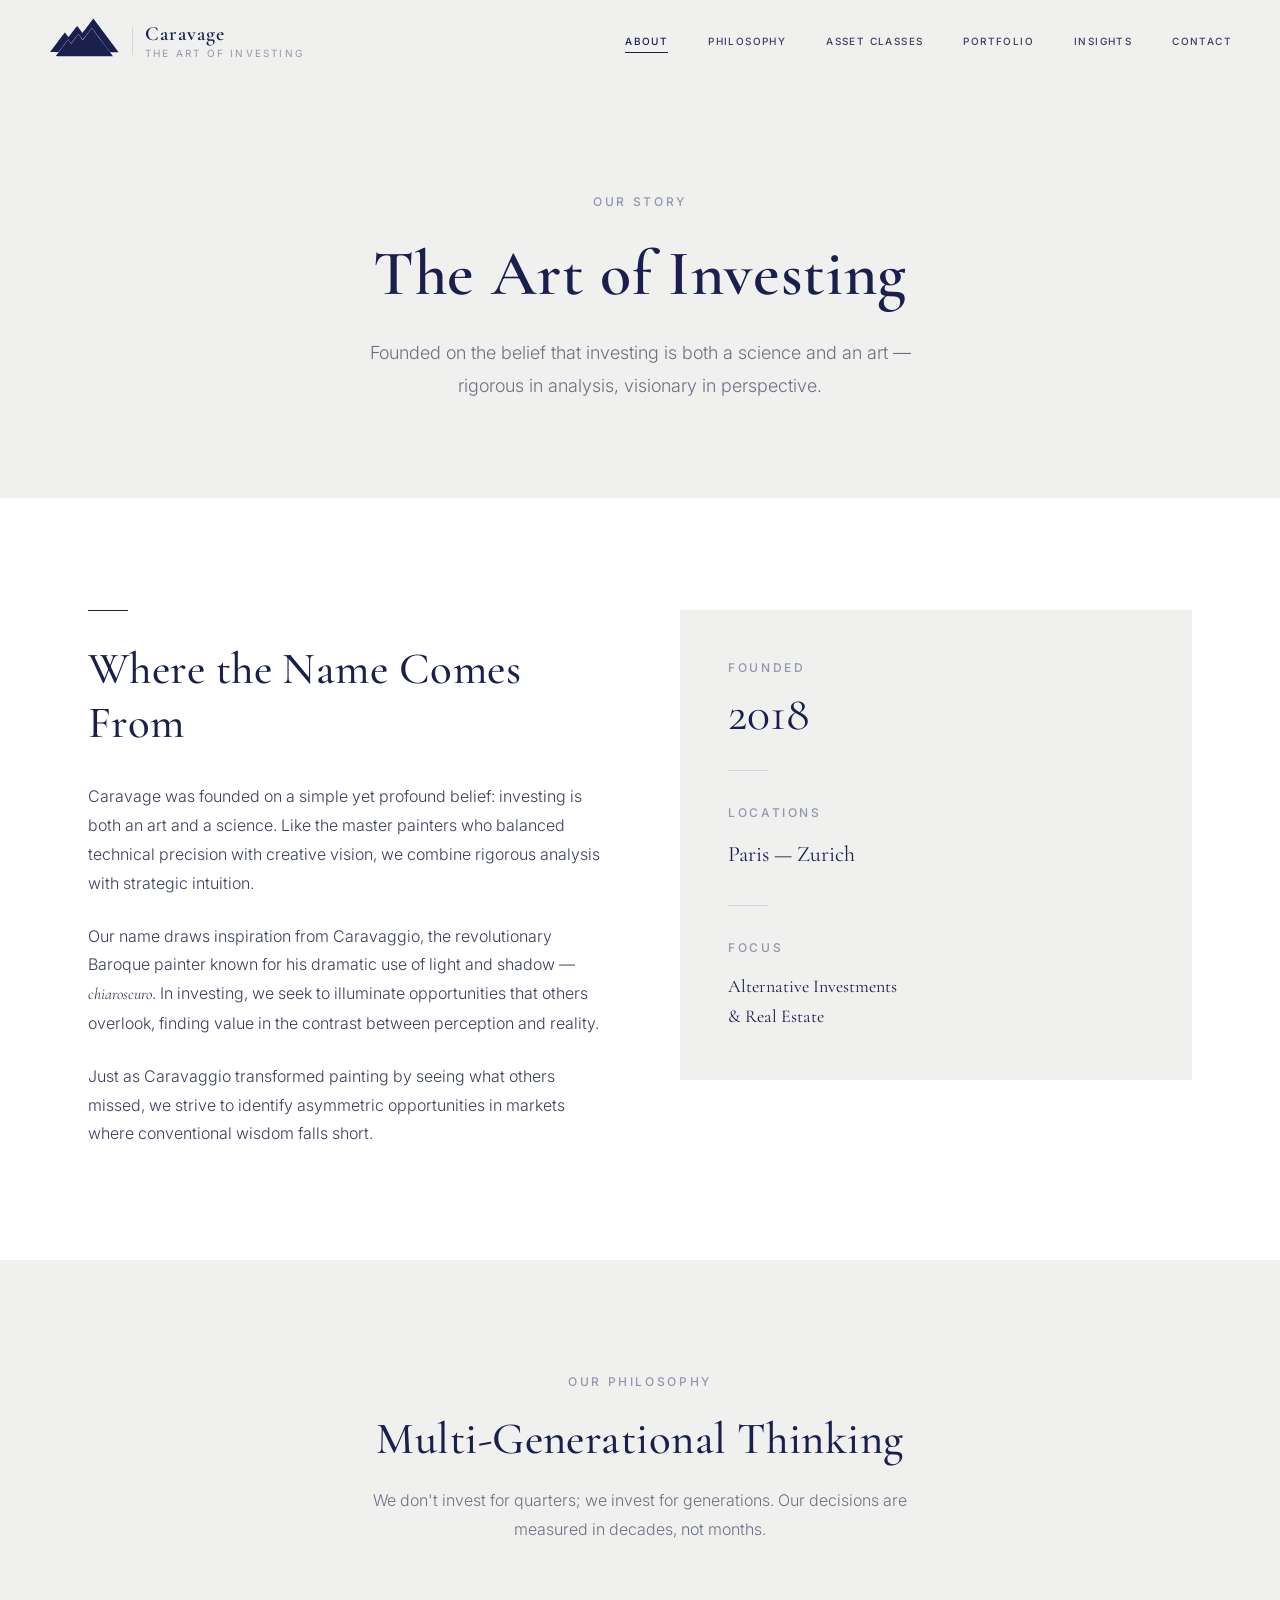
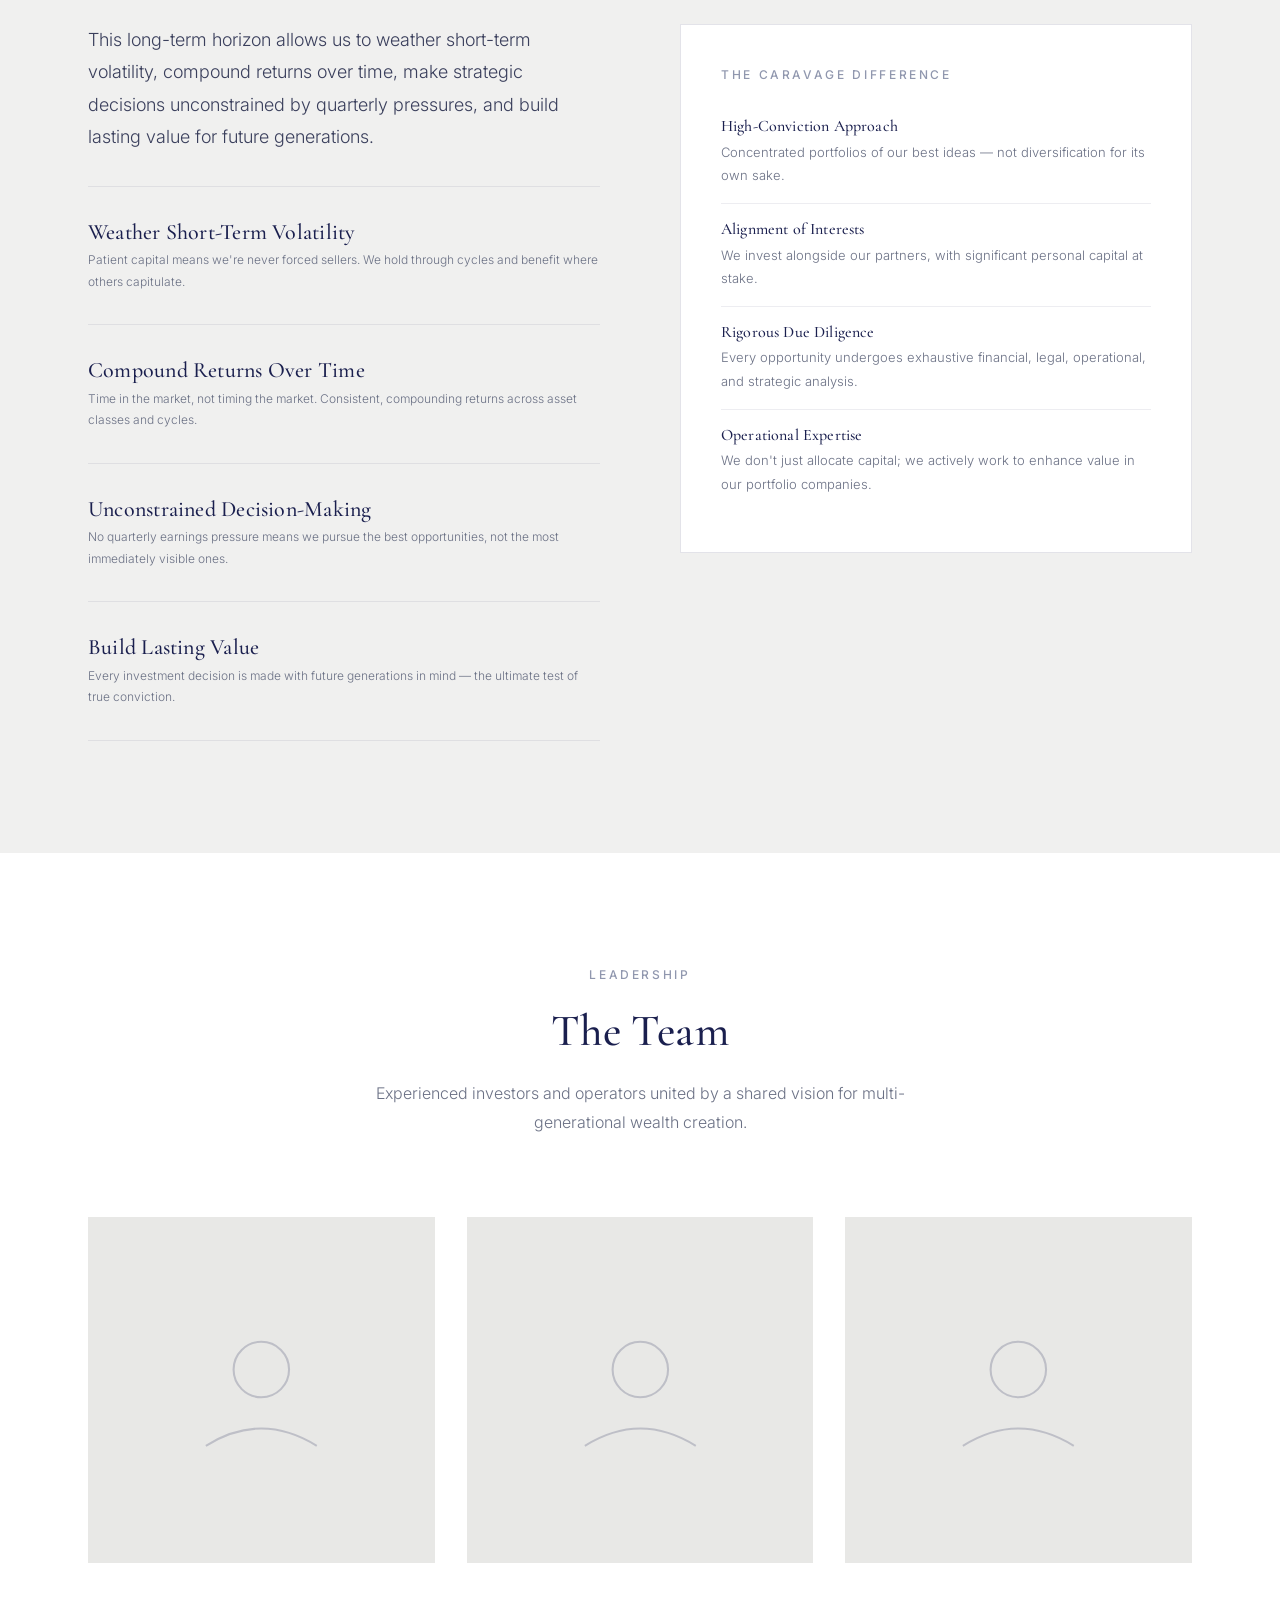
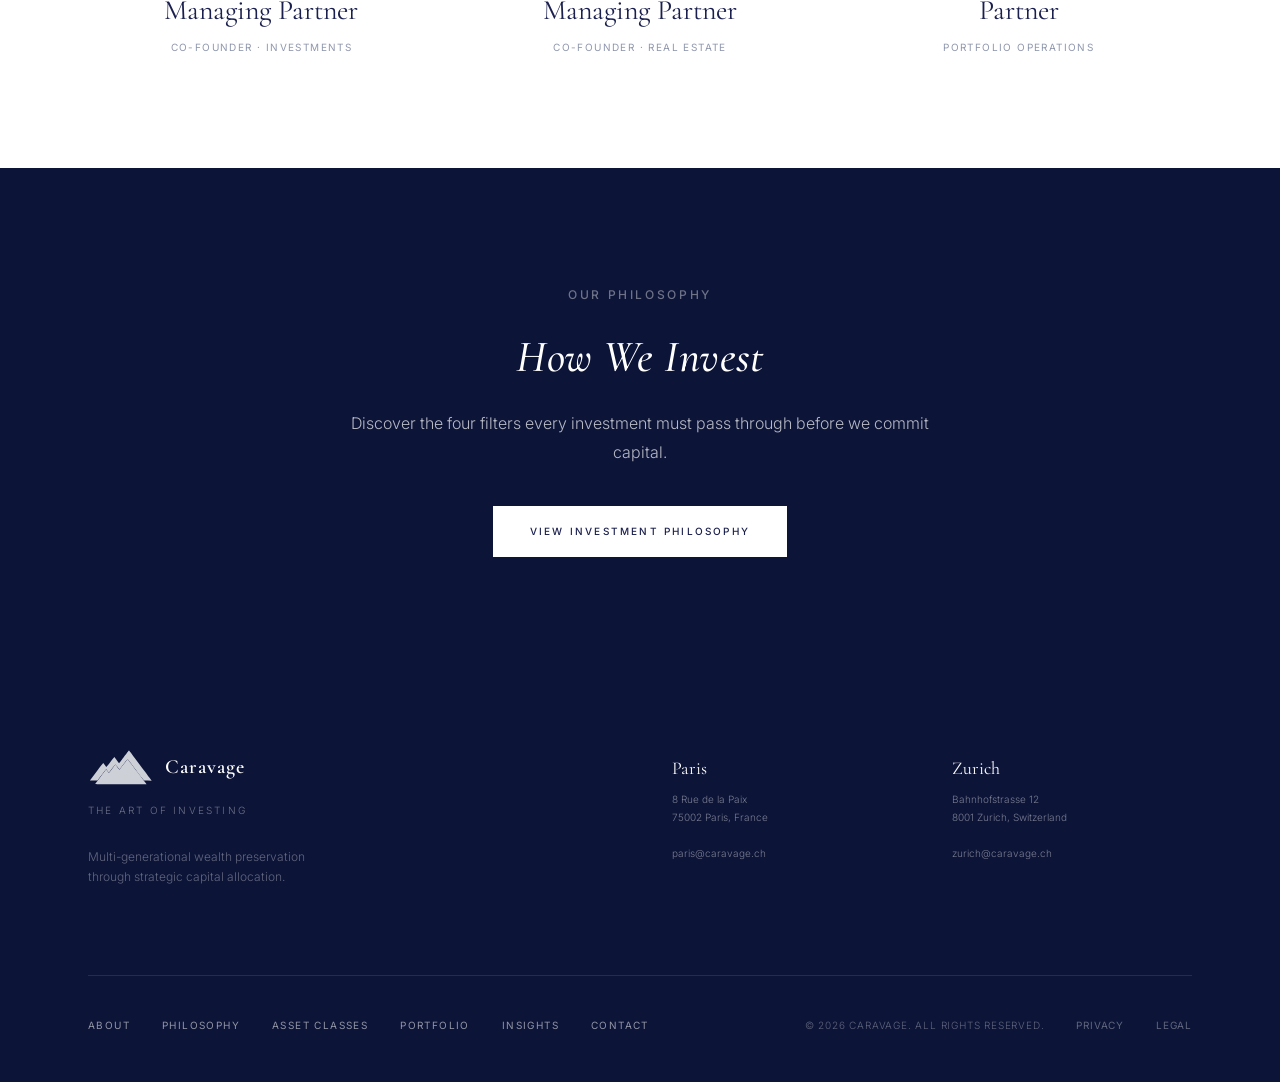
==== about.html @ 5ec4da59 "Initial commit" ====
﻿<!DOCTYPE html>
<html lang="en">

<head>
    <meta charset="UTF-8" />
    <meta name="viewport" content="width=device-width, initial-scale=1.0" />
    <title>About — Caravage</title>
    <meta name="description"
        content="Caravage was founded on the belief that investing is both an art and a science. Learn our story, philosophy, and approach to multi-generational wealth preservation." />
    <link rel="stylesheet" href="index.css" />
</head>

<body>

    <!-- Navigation -->
    <nav class="nav" id="main-nav">
        <a href="index.html" class="nav-logo">
            <img src="logo.svg" alt="Caravage Logo" class="nav-logo-img" />
            <div class="nav-logo-divider"></div>
            <div class="nav-logo-text">
                <span class="nav-logo-name">Caravage</span>
                <span class="nav-logo-tagline">The Art of Investing</span>
            </div>
        </a>
        <div class="nav-links">
            <a href="about.html" class="nav-link active" data-page="about.html">About</a>
            <a href="philosophy.html" class="nav-link" data-page="philosophy.html">Philosophy</a>
            <a href="assets.html" class="nav-link" data-page="assets.html">Asset Classes</a>
            <a href="portfolio.html" class="nav-link" data-page="portfolio.html">Portfolio</a>
            <a href="insights.html" class="nav-link" data-page="insights.html">Insights</a>
            <a href="contact.html" class="nav-link" data-page="contact.html">Contact</a>
        </div>
        <button class="nav-hamburger" id="hamburger" aria-label="Open menu">
            <span></span><span></span><span></span>
        </button>
    </nav>

    <div class="nav-mobile" id="mobile-nav">
        <button class="nav-mobile-close" id="mobile-close">✕</button>
        <a href="about.html" class="nav-link">About</a>
        <a href="philosophy.html" class="nav-link">Philosophy</a>
        <a href="assets.html" class="nav-link">Asset Classes</a>
        <a href="portfolio.html" class="nav-link">Portfolio</a>
        <a href="insights.html" class="nav-link">Insights</a>
        <a href="contact.html" class="nav-link">Contact</a>
    </div>

    <!-- ===== PAGE HERO ===== -->
    <section class="page-hero">
        <div class="container--text">
            <span class="label reveal">Our Story</span>
            <h1 class="reveal reveal-delay-1">The Art of Investing</h1>
            <p class="reveal reveal-delay-2">
                Founded on the belief that investing is both a science and an art — rigorous in analysis, visionary in
                perspective.
            </p>
        </div>
    </section>

    <!-- ===== OUR STORY ===== -->
    <section class="section" style="background-color: var(--color-white);">
        <div class="container">
            <div class="two-col">
                <div class="reveal">
                    <div class="divider divider--left"></div>
                    <h2 style="margin-bottom: 2rem;">Where the Name Comes From</h2>
                    <p style="margin-bottom: 1.5rem;">
                        Caravage was founded on a simple yet profound belief: investing is both an art and a science.
                        Like the master painters who balanced technical precision with creative vision, we combine
                        rigorous analysis with strategic intuition.
                    </p>
                    <p style="margin-bottom: 1.5rem;">
                        Our name draws inspiration from Caravaggio, the revolutionary Baroque painter known for his
                        dramatic use of light and shadow — <span class="serif-italic">chiaroscuro</span>. In investing,
                        we seek to illuminate opportunities that others overlook, finding value in the contrast between
                        perception and reality.
                    </p>
                    <p>
                        Just as Caravaggio transformed painting by seeing what others missed, we strive to identify
                        asymmetric opportunities in markets where conventional wisdom falls short.
                    </p>
                </div>
                <div class="reveal reveal-delay-1"
                    style="background-color: var(--color-bg); padding: 3rem; display: flex; flex-direction: column; justify-content: center; gap: 2rem;">
                    <div>
                        <div class="label" style="margin-bottom: 0.75rem;">Founded</div>
                        <div
                            style="font-family: var(--font-serif); font-size: 3rem; color: var(--color-navy); line-height: 1;">
                            2018</div>
                    </div>
                    <div style="width: 40px; height: 1px; background: var(--color-border);"></div>
                    <div>
                        <div class="label" style="margin-bottom: 0.75rem;">Locations</div>
                        <div style="font-family: var(--font-serif); font-size: 1.375rem; color: var(--color-navy);">
                            Paris — Zurich</div>
                    </div>
                    <div style="width: 40px; height: 1px; background: var(--color-border);"></div>
                    <div>
                        <div class="label" style="margin-bottom: 0.75rem;">Focus</div>
                        <div style="font-family: var(--font-serif); font-size: 1.125rem; color: var(--color-navy);">
                            Alternative Investments<br>& Real Estate</div>
                    </div>
                </div>
            </div>
        </div>
    </section>

    <!-- ===== PHILOSOPHY ===== -->
    <section class="section">
        <div class="container">
            <div class="section-header reveal">
                <span class="label">Our Philosophy</span>
                <h2>Multi-Generational Thinking</h2>
                <p>We don't invest for quarters; we invest for generations. Our decisions are measured in decades, not
                    months.</p>
            </div>

            <div class="two-col" style="align-items: start;">
                <div>
                    <p class="reveal" style="font-size: 1.125rem; margin-bottom: 2rem;">
                        This long-term horizon allows us to weather short-term volatility, compound returns over time,
                        make strategic decisions unconstrained by quarterly pressures, and build lasting value for
                        future generations.
                    </p>
                    <div class="approach-list">
                        <div class="approach-item reveal">
                            <div>
                                <h5>Weather Short-Term Volatility</h5>
                                <p>Patient capital means we're never forced sellers. We hold through cycles and benefit
                                    where others capitulate.</p>
                            </div>
                        </div>
                        <div class="approach-item reveal">
                            <div>
                                <h5>Compound Returns Over Time</h5>
                                <p>Time in the market, not timing the market. Consistent, compounding returns across
                                    asset classes and cycles.</p>
                            </div>
                        </div>
                        <div class="approach-item reveal">
                            <div>
                                <h5>Unconstrained Decision-Making</h5>
                                <p>No quarterly earnings pressure means we pursue the best opportunities, not the most
                                    immediately visible ones.</p>
                            </div>
                        </div>
                        <div class="approach-item reveal">
                            <div>
                                <h5>Build Lasting Value</h5>
                                <p>Every investment decision is made with future generations in mind — the ultimate test
                                    of true conviction.</p>
                            </div>
                        </div>
                    </div>
                </div>

                <div>
                    <div class="card reveal" style="margin-bottom: 1.5rem;">
                        <div class="label" style="margin-bottom: 1rem;">The Caravage Difference</div>
                        <div class="approach-list">
                            <div style="padding: 1rem 0; border-bottom: 1px solid var(--color-divider);">
                                <h5 style="font-size: 1rem; margin-bottom: 0.25rem;">High-Conviction Approach</h5>
                                <p style="font-size: 0.8125rem; color: var(--color-text-light);">Concentrated portfolios
                                    of our best ideas — not diversification for its own sake.</p>
                            </div>
                            <div style="padding: 1rem 0; border-bottom: 1px solid var(--color-divider);">
                                <h5 style="font-size: 1rem; margin-bottom: 0.25rem;">Alignment of Interests</h5>
                                <p style="font-size: 0.8125rem; color: var(--color-text-light);">We invest alongside our
                                    partners, with significant personal capital at stake.</p>
                            </div>
                            <div style="padding: 1rem 0; border-bottom: 1px solid var(--color-divider);">
                                <h5 style="font-size: 1rem; margin-bottom: 0.25rem;">Rigorous Due Diligence</h5>
                                <p style="font-size: 0.8125rem; color: var(--color-text-light);">Every opportunity
                                    undergoes exhaustive financial, legal, operational, and strategic analysis.</p>
                            </div>
                            <div style="padding: 1rem 0;">
                                <h5 style="font-size: 1rem; margin-bottom: 0.25rem;">Operational Expertise</h5>
                                <p style="font-size: 0.8125rem; color: var(--color-text-light);">We don't just allocate
                                    capital; we actively work to enhance value in our portfolio companies.</p>
                            </div>
                        </div>
                    </div>
                </div>
            </div>
        </div>
    </section>

    <!-- ===== TEAM ===== -->
    <section class="section" style="background-color: var(--color-white);">
        <div class="container">
            <div class="section-header reveal">
                <span class="label">Leadership</span>
                <h2>The Team</h2>
                <p>Experienced investors and operators united by a shared vision for multi-generational wealth creation.
                </p>
            </div>

            <div class="team-grid">
                <div class="team-card reveal">
                    <div class="team-avatar">
                        <svg viewBox="0 0 100 100" fill="none" xmlns="http://www.w3.org/2000/svg">
                            <circle cx="50" cy="35" r="20" stroke="#1a1f4e" stroke-width="1.5" />
                            <path d="M10 90 Q50 65 90 90" stroke="#1a1f4e" stroke-width="1.5" fill="none" />
                        </svg>
                    </div>
                    <div class="team-name">Managing Partner</div>
                    <div class="team-role">Co-Founder · Investments</div>
                </div>
                <div class="team-card reveal reveal-delay-1">
                    <div class="team-avatar">
                        <svg viewBox="0 0 100 100" fill="none" xmlns="http://www.w3.org/2000/svg">
                            <circle cx="50" cy="35" r="20" stroke="#1a1f4e" stroke-width="1.5" />
                            <path d="M10 90 Q50 65 90 90" stroke="#1a1f4e" stroke-width="1.5" fill="none" />
                        </svg>
                    </div>
                    <div class="team-name">Managing Partner</div>
                    <div class="team-role">Co-Founder · Real Estate</div>
                </div>
                <div class="team-card reveal reveal-delay-2">
                    <div class="team-avatar">
                        <svg viewBox="0 0 100 100" fill="none" xmlns="http://www.w3.org/2000/svg">
                            <circle cx="50" cy="35" r="20" stroke="#1a1f4e" stroke-width="1.5" />
                            <path d="M10 90 Q50 65 90 90" stroke="#1a1f4e" stroke-width="1.5" fill="none" />
                        </svg>
                    </div>
                    <div class="team-name">Partner</div>
                    <div class="team-role">Portfolio Operations</div>
                </div>
            </div>
        </div>
    </section>

    <!-- ===== CTA ===== -->
    <section class="section section--dark">
        <div class="container--text text-center">
            <div class="reveal">
                <span class="label" style="color: rgba(255,255,255,0.4);">Our Philosophy</span>
                <h2 style="margin: 1.5rem 0; font-style: italic;">How We Invest</h2>
                <p style="margin-bottom: 2.5rem;">Discover the four filters every investment must pass through before we
                    commit capital.</p>
                <a href="philosophy.html" class="btn btn--light">View Investment Philosophy</a>
            </div>
        </div>
    </section>

    <!-- FOOTER -->
    <footer class="footer">
        <div class="container">
            <div class="footer-main">
                <div class="footer-brand">
                    <div class="footer-logo">
                        <img src="logo-white.svg" alt="Caravage Logo" class="footer-logo-img" />
                        <span class="footer-logo-name">Caravage</span>
                    </div>
                    <p class="footer-tagline">The Art of Investing</p>
                    <p
                        style="font-size: 0.75rem; color: rgba(255,255,255,0.35); font-weight: 300; max-width: 260px; margin-top: 0.75rem; line-height: 1.7;">
                        Multi-generational wealth preservation through strategic capital allocation.</p>
                </div>
                <div class="footer-offices">
                    <div class="footer-office">
                        <div class="footer-location-city">Paris</div>
                        <div class="footer-location-detail">8 Rue de la Paix<br>75002 Paris,
                            France<br><br>paris@caravage.ch</div>
                    </div>
                    <div class="footer-office">
                        <div class="footer-location-city">Zurich</div>
                        <div class="footer-location-detail">Bahnhofstrasse 12<br>8001 Zurich,
                            Switzerland<br><br>zurich@caravage.ch</div>
                    </div>
                </div>
            </div>
            <div class="footer-divider"></div>
            <div class="footer-bottom-row">
                <nav class="footer-nav">
                    <a href="about.html" class="footer-nav-link">About</a>
                    <a href="philosophy.html" class="footer-nav-link">Philosophy</a>
                    <a href="assets.html" class="footer-nav-link">Asset Classes</a>
                    <a href="portfolio.html" class="footer-nav-link">Portfolio</a>
                    <a href="insights.html" class="footer-nav-link">Insights</a>
                    <a href="contact.html" class="footer-nav-link">Contact</a>
                </nav>
                <div class="footer-bottom-right">
                    <p class="footer-copyright">© 2026 Caravage. All Rights Reserved.</p>
                    <div class="footer-sub-links">
                        <a href="#" class="footer-sub-link">Privacy</a>
                        <a href="#" class="footer-sub-link">Legal</a>
                    </div>
                </div>
            </div>
        </div>
    </footer>

    <script src="main.js"></script>
</body>

</html>
---- index.css ----
/* ============================================================
   CARAVAGE — Global Design System
   Matching caravage.ch aesthetic: off-white, midnight navy,
   Cormorant Garamond serif + Inter sans-serif
   ============================================================ */

@import url('https://fonts.googleapis.com/css2?family=Cormorant+Garamond:ital,wght@0,300;0,400;0,500;0,600;0,700;1,300;1,400;1,500&family=Inter:wght@300;400;500;600&display=swap');

/* ── Custom Properties ── */
:root {
    --color-bg: #f0f0ef;
    --color-bg-alt: #e8e8e6;
    --color-navy: #1a1f4e;
    --color-navy-dark: #0c1438;
    --color-navy-mid: #252b60;
    --color-text: #3a3f5c;
    --color-text-light: #6b7185;
    --color-text-muted: #9097ae;
    --color-white: #ffffff;
    --color-border: rgba(26, 31, 78, 0.12);
    --color-divider: rgba(26, 31, 78, 0.08);

    --font-serif: 'Cormorant Garamond', Georgia, serif;
    --font-sans: 'Inter', -apple-system, sans-serif;

    --size-xs: 0.625rem;
    /* 10px */
    --size-sm: 0.75rem;
    /* 12px */
    --size-base: 1rem;
    /* 16px */
    --size-md: 1.125rem;
    /* 18px */
    --size-lg: 1.375rem;
    /* 22px */
    --size-xl: 1.75rem;
    /* 28px */
    --size-2xl: 2.25rem;
    /* 36px */
    --size-3xl: 3rem;
    /* 48px */
    --size-4xl: 4rem;
    /* 64px */
    --size-5xl: 5.5rem;
    /* 88px */

    --tracking-wide: 0.08em;
    --tracking-wider: 0.14em;
    --tracking-widest: 0.22em;

    --shadow-sm: 0 1px 4px rgba(12, 20, 56, 0.06);
    --shadow-md: 0 4px 20px rgba(12, 20, 56, 0.08);
    --shadow-lg: 0 12px 40px rgba(12, 20, 56, 0.12);

    --radius-sm: 4px;
    --radius-md: 8px;

    --transition: 0.3s ease;
    --transition-slow: 0.5s ease;

    --max-w: 1200px;
    --max-w-text: 720px;
    --max-w-sm: 500px;
}

/* ── Reset ── */
*,
*::before,
*::after {
    box-sizing: border-box;
    margin: 0;
    padding: 0;
}

html {
    font-size: 16px;
    scroll-behavior: smooth;
    -webkit-font-smoothing: antialiased;
}

body {
    background-color: var(--color-bg);
    color: var(--color-text);
    font-family: var(--font-sans);
    font-size: var(--size-base);
    font-weight: 400;
    line-height: 1.7;
    min-height: 100vh;
}

img,
video {
    display: block;
    max-width: 100%;
}

a {
    text-decoration: none;
    color: inherit;
}

ul,
ol {
    list-style: none;
}

button {
    cursor: pointer;
    border: none;
    background: none;
    font: inherit;
}

input,
textarea,
select {
    font: inherit;
    border: none;
    outline: none;
    background: none;
}

/* ── Typography ── */
h1,
h2,
h3,
h4,
h5 {
    font-family: var(--font-serif);
    font-weight: 500;
    color: var(--color-navy);
    line-height: 1.2;
    letter-spacing: 0.01em;
}

h1 {
    font-size: clamp(var(--size-3xl), 5vw, var(--size-5xl));
    font-weight: 600;
}

h2 {
    font-size: clamp(var(--size-2xl), 3.5vw, var(--size-4xl));
    font-weight: 500;
}

h3 {
    font-size: clamp(var(--size-xl), 2.5vw, var(--size-3xl));
}

h4 {
    font-size: clamp(var(--size-lg), 2vw, var(--size-2xl));
}

h5 {
    font-size: var(--size-lg);
    font-weight: 500;
}

p {
    font-family: var(--font-sans);
    font-size: var(--size-base);
    color: var(--color-text);
    line-height: 1.8;
    font-weight: 300;
}

.label {
    font-family: var(--font-sans);
    font-size: var(--size-sm);
    font-weight: 500;
    letter-spacing: var(--tracking-widest);
    text-transform: uppercase;
    color: var(--color-text-muted);
}

.serif-italic {
    font-family: var(--font-serif);
    font-style: italic;
    font-weight: 400;
}

/* ── Layout ── */
.container {
    max-width: var(--max-w);
    margin: 0 auto;
    padding: 0 3rem;
}

.container--text {
    max-width: var(--max-w-text);
    margin: 0 auto;
    padding: 0 3rem;
}

.section {
    padding: 7rem 0;
}

.section--sm {
    padding: 4rem 0;
}

.section--lg {
    padding: 10rem 0;
}

.section-center {
    text-align: center;
}

/* ── Navigation ── */
.nav {
    position: fixed;
    top: 0;
    left: 0;
    right: 0;
    z-index: 100;
    padding: 1.5rem 3rem;
    display: flex;
    align-items: center;
    justify-content: space-between;
    transition: background-color var(--transition), box-shadow var(--transition);
}

.nav.scrolled {
    background-color: rgba(240, 240, 239, 0.96);
    backdrop-filter: blur(12px);
    -webkit-backdrop-filter: blur(12px);
    box-shadow: var(--shadow-sm);
}

.nav-logo {
    display: flex;
    align-items: center;
    gap: 0.75rem;
    text-decoration: none;
}

.nav-logo-img {
    width: 72px;
    height: auto;
    flex-shrink: 0;
    margin-top: -8px;
}

.nav-logo-text {
    display: flex;
    flex-direction: column;
    line-height: 1;
    gap: 4px;
}

.nav-logo-name {
    font-family: var(--font-serif);
    font-size: 1.25rem;
    font-weight: 600;
    color: var(--color-navy);
    letter-spacing: 0.06em;
}

.nav-logo-tagline {
    font-family: var(--font-sans);
    font-size: var(--size-xs);
    font-weight: 400;
    letter-spacing: var(--tracking-widest);
    text-transform: uppercase;
    color: var(--color-text-muted);
}

/* Vertical separator */
.nav-logo-divider {
    width: 1px;
    height: 28px;
    background-color: var(--color-border);
    flex-shrink: 0;
}

.nav-links {
    display: flex;
    align-items: center;
    gap: 2.5rem;
}

.nav-link {
    font-family: var(--font-sans);
    font-size: var(--size-xs);
    font-weight: 500;
    letter-spacing: var(--tracking-wider);
    text-transform: uppercase;
    color: var(--color-text);
    transition: color var(--transition);
    position: relative;
}

.nav-link::after {
    content: '';
    position: absolute;
    bottom: -3px;
    left: 0;
    right: 0;
    height: 1px;
    background-color: var(--color-navy);
    transform: scaleX(0);
    transition: transform var(--transition);
    transform-origin: left;
}

.nav-link:hover,
.nav-link.active {
    color: var(--color-navy);
}

.nav-link:hover::after,
.nav-link.active::after {
    transform: scaleX(1);
}

.nav-hamburger {
    display: none;
    flex-direction: column;
    gap: 5px;
    cursor: pointer;
    padding: 4px;
}

.nav-hamburger span {
    display: block;
    width: 24px;
    height: 1.5px;
    background-color: var(--color-navy);
    transition: var(--transition);
}

/* Mobile Nav Overlay */
.nav-mobile {
    display: none;
    position: fixed;
    inset: 0;
    background-color: var(--color-bg);
    z-index: 101;
    flex-direction: column;
    align-items: center;
    justify-content: center;
    gap: 2.5rem;
}

.nav-mobile.open {
    display: flex;
}

.nav-mobile .nav-link {
    font-size: var(--size-sm);
    letter-spacing: var(--tracking-widest);
}

.nav-mobile-close {
    position: absolute;
    top: 1.5rem;
    right: 3rem;
    font-size: 1.5rem;
    color: var(--color-navy);
    cursor: pointer;
}

/* ── Buttons ── */
.btn {
    display: inline-flex;
    align-items: center;
    justify-content: center;
    gap: 0.5rem;
    font-family: var(--font-sans);
    font-size: var(--size-xs);
    font-weight: 500;
    letter-spacing: var(--tracking-widest);
    text-transform: uppercase;
    padding: 1rem 2.25rem;
    border-radius: 0;
    transition: transform var(--transition), box-shadow var(--transition), background-color var(--transition), color var(--transition);
}

.btn--primary {
    background-color: var(--color-navy-dark);
    color: var(--color-white);
    border: 1px solid var(--color-navy-dark);
}

.btn--primary:hover {
    background-color: var(--color-navy);
    transform: translateY(-2px);
    box-shadow: var(--shadow-md);
}

.btn--outline {
    background-color: transparent;
    color: var(--color-navy);
    border: 1px solid var(--color-navy);
}

.btn--outline:hover {
    background-color: var(--color-navy);
    color: var(--color-white);
    transform: translateY(-2px);
}

.btn--ghost {
    background: none;
    color: var(--color-navy);
    border: none;
    padding: 0;
    letter-spacing: var(--tracking-widest);
    font-size: var(--size-xs);
    font-weight: 500;
    text-transform: uppercase;
    text-decoration: none;
    position: relative;
    display: inline-flex;
    align-items: center;
    gap: 0.75rem;
}

.btn--ghost::after {
    content: '→';
    transition: transform var(--transition);
}

.btn--ghost:hover::after {
    transform: translateX(4px);
}

.btn--light {
    background-color: var(--color-white);
    color: var(--color-navy);
    border: 1px solid var(--color-white);
}

.btn--light:hover {
    background-color: transparent;
    color: var(--color-white);
    transform: translateY(-2px);
}

/* ── Hero Section ── */
.hero {
    min-height: 100vh;
    display: flex;
    flex-direction: column;
    align-items: center;
    justify-content: center;
    text-align: center;
    padding: 8rem 3rem 6rem;
    position: relative;
}

.hero-logo {
    display: flex;
    flex-direction: column;
    align-items: center;
    gap: 0.5rem;
    margin-bottom: 5rem;
}

.hero-logo-img {
    width: 140px;
    height: auto;
}

.hero-logo-name {
    font-family: var(--font-serif);
    font-size: 1.9rem;
    font-weight: 600;
    color: var(--color-navy);
    letter-spacing: 0.1em;
}

.hero-logo-tagline {
    font-family: var(--font-sans);
    font-size: var(--size-xs);
    font-weight: 400;
    letter-spacing: var(--tracking-widest);
    text-transform: uppercase;
    color: var(--color-text-muted);
}

.hero-divider {
    width: 1px;
    height: 36px;
    background: var(--color-border);
}

.hero-content {
    max-width: 780px;
}

.hero h1 {
    margin-bottom: 1.75rem;
}

.hero p {
    font-size: var(--size-md);
    max-width: 640px;
    margin: 0 auto 3rem;
    color: var(--color-text-light);
    font-weight: 300;
}

.hero-ctas {
    display: flex;
    align-items: center;
    justify-content: center;
    gap: 1.25rem;
    flex-wrap: wrap;
}

/* ── Section Headers ── */
.section-header {
    text-align: center;
    margin-bottom: 5rem;
}

.section-header .label {
    display: block;
    margin-bottom: 1.25rem;
}

.section-header h2 {
    margin-bottom: 1.25rem;
}

.section-header p {
    max-width: 560px;
    margin: 0 auto;
    color: var(--color-text-light);
}

/* ── Divider Line ── */
.divider {
    width: 40px;
    height: 1px;
    background-color: var(--color-navy);
    margin: 0 auto 2rem;
}

.divider--left {
    margin: 0 0 2rem;
}

/* ── Cards ── */
.card {
    background-color: var(--color-white);
    border: 1px solid var(--color-border);
    padding: 2.5rem;
    transition: transform var(--transition), box-shadow var(--transition);
}

.card:hover {
    transform: translateY(-4px);
    box-shadow: var(--shadow-md);
}

.card-number {
    font-family: var(--font-serif);
    font-size: var(--size-4xl);
    font-weight: 300;
    color: var(--color-border);
    line-height: 1;
    margin-bottom: 1rem;
}

/* ── Pillar Grid ── */
.pillars-grid {
    display: grid;
    grid-template-columns: repeat(4, 1fr);
    gap: 1.5px;
    background-color: var(--color-border);
    border: 1.5px solid var(--color-border);
}

.pillar-item {
    background-color: var(--color-bg);
    padding: 3rem 2rem;
    transition: background-color var(--transition);
}

.pillar-item:hover {
    background-color: var(--color-white);
}

.pillar-number {
    font-family: var(--font-serif);
    font-size: 3rem;
    font-weight: 300;
    color: rgba(26, 31, 78, 0.15);
    line-height: 1;
    margin-bottom: 1.25rem;
    display: block;
}

.pillar-item h4 {
    font-size: var(--size-lg);
    margin-bottom: 0.75rem;
}

.pillar-item p {
    font-size: var(--size-sm);
    color: var(--color-text-light);
    line-height: 1.7;
}

/* ── Portfolio Logos Grid ── */
.logos-grid {
    display: grid;
    grid-template-columns: repeat(3, 1fr);
    gap: 1.5px;
    background-color: var(--color-border);
    border: 1.5px solid var(--color-border);
}

.logo-item {
    background-color: var(--color-bg);
    aspect-ratio: 1 / 0.7;
    display: flex;
    flex-direction: column;
    align-items: center;
    justify-content: center;
    gap: 0.5rem;
    padding: 2rem;
    transition: background-color var(--transition), transform var(--transition);
    cursor: pointer;
}

.logo-item:hover {
    background-color: var(--color-white);
    transform: translateY(-2px);
}

.logo-item-name {
    font-family: var(--font-serif);
    font-size: var(--size-xl);
    font-weight: 400;
    color: var(--color-navy);
    letter-spacing: 0.04em;
}

.logo-item-sector {
    font-family: var(--font-sans);
    font-size: var(--size-xs);
    font-weight: 400;
    letter-spacing: var(--tracking-wider);
    text-transform: uppercase;
    color: var(--color-text-muted);
    text-align: center;
    line-height: 1.5;
}

/* ── Investment Approach List ── */
.approach-list {
    display: flex;
    flex-direction: column;
    gap: 0;
}

.approach-item {
    display: flex;
    flex-direction: column;
    padding: 2rem 0;
    border-bottom: 1px solid var(--color-divider);
    transition: opacity 0.4s ease;
}

.approach-item:hover {
    opacity: 0.75;
}

.approach-item:first-child {
    border-top: 1px solid var(--color-divider);
}

.approach-item h5 {
    font-size: var(--size-lg);
    margin-bottom: 0.25rem;
    transition: color 0.4s ease;
}

.approach-item:hover h5 {
    color: var(--color-navy-mid);
}

.approach-item p {
    font-size: var(--size-sm);
    color: var(--color-text-light);
}



/* ── Dark Section ── */
.section--dark {
    background-color: var(--color-navy-dark);
    color: var(--color-white);
}

.section--dark h2,
.section--dark h3,
.section--dark h4,
.section--dark h5 {
    color: var(--color-white);
}

.section--dark p {
    color: rgba(255, 255, 255, 0.7);
}

.section--dark .label {
    color: rgba(255, 255, 255, 0.45);
}

.section--dark .divider {
    background-color: rgba(255, 255, 255, 0.25);
}

/* ── Two Column Layout ── */
.two-col {
    display: grid;
    grid-template-columns: 1fr 1fr;
    gap: 5rem;
    align-items: start;
}

.two-col--3-2 {
    grid-template-columns: 3fr 2fr;
}

/* ── Offices Section ── */
.offices-grid {
    display: grid;
    grid-template-columns: 1fr 1fr;
    gap: 1.5px;
    background-color: var(--color-border);
    border: 1.5px solid var(--color-border);
}

.office-item {
    background-color: var(--color-bg);
    padding: 3rem;
}

.office-city {
    font-family: var(--font-serif);
    font-size: var(--size-2xl);
    font-weight: 400;
    color: var(--color-navy);
    margin-bottom: 1.5rem;
}

.office-details {
    display: flex;
    flex-direction: column;
    gap: 0.25rem;
}

.office-detail {
    font-size: var(--size-sm);
    color: var(--color-text-light);
    font-weight: 300;
}

/* ── Insights / Blog Cards ── */
.insights-grid {
    display: grid;
    grid-template-columns: repeat(3, 1fr);
    gap: 2rem;
}

.insight-card {
    display: flex;
    flex-direction: column;
    gap: 1rem;
}

.insight-card-meta {
    display: flex;
    align-items: center;
    gap: 1rem;
}

.insight-tag {
    font-size: var(--size-xs);
    font-weight: 500;
    letter-spacing: var(--tracking-wider);
    text-transform: uppercase;
    color: var(--color-text-muted);
    padding: 0.25rem 0.75rem;
    border: 1px solid var(--color-border);
}

.insight-date {
    font-size: var(--size-xs);
    color: var(--color-text-muted);
}

.insight-title {
    font-family: var(--font-serif);
    font-size: var(--size-xl);
    font-weight: 400;
    color: var(--color-navy);
    line-height: 1.3;
    transition: color var(--transition);
}

.insight-card:hover .insight-title {
    color: var(--color-navy-mid);
}

.insight-excerpt {
    font-size: var(--size-sm);
    color: var(--color-text-light);
    line-height: 1.7;
    font-weight: 300;
}

/* ── Philosophy Filters ── */
.filters-grid {
    display: grid;
    grid-template-columns: repeat(2, 1fr);
    gap: 2px;
    background-color: var(--color-border);
    border: 1.5px solid var(--color-border);
}

.filter-item {
    background-color: var(--color-bg);
    padding: 3rem;
    transition: background-color var(--transition);
}

.filter-item:hover {
    background-color: var(--color-white);
}

.filter-num {
    font-family: var(--font-serif);
    font-size: 4rem;
    font-weight: 300;
    color: rgba(26, 31, 78, 0.1);
    line-height: 1;
    margin-bottom: 1rem;
}

.filter-item h4 {
    font-size: var(--size-xl);
    margin-bottom: 0.75rem;
    color: var(--color-navy);
}

.filter-item p {
    font-size: var(--size-sm);
    color: var(--color-text-light);
    font-weight: 300;
}

/* ── Contact Form ── */
.contact-form {
    display: flex;
    flex-direction: column;
    gap: 2rem;
}

.form-group {
    display: flex;
    flex-direction: column;
    gap: 0.5rem;
}

.form-row {
    display: grid;
    grid-template-columns: 1fr 1fr;
    gap: 1.5rem;
}

.form-label {
    font-size: var(--size-xs);
    font-weight: 500;
    letter-spacing: var(--tracking-wider);
    text-transform: uppercase;
    color: var(--color-text-muted);
}

.form-input,
.form-select,
.form-textarea {
    width: 100%;
    padding: 0.875rem 0;
    border-bottom: 1px solid var(--color-border);
    background: transparent;
    font-size: var(--size-sm);
    color: var(--color-navy);
    font-family: var(--font-sans);
    font-weight: 300;
    transition: border-color var(--transition);
    appearance: none;
}

.form-input:focus,
.form-select:focus,
.form-textarea:focus {
    border-color: var(--color-navy);
    outline: none;
}

.form-input::placeholder,
.form-textarea::placeholder {
    color: var(--color-text-muted);
}

.form-textarea {
    resize: none;
    height: 120px;
}

/* ── Page Hero (inner pages) ── */
.page-hero {
    padding: 12rem 0 6rem;
    text-align: center;
}

.page-hero .label {
    display: block;
    margin-bottom: 1.5rem;
}

.page-hero h1 {
    margin-bottom: 1.5rem;
}

.page-hero p {
    max-width: 580px;
    margin: 0 auto;
    font-size: var(--size-md);
    color: var(--color-text-light);
    font-weight: 300;
}

/* ── Team Placeholder ── */
.team-grid {
    display: grid;
    grid-template-columns: repeat(3, 1fr);
    gap: 2rem;
}

.team-card {
    text-align: center;
}

.team-avatar {
    width: 100%;
    aspect-ratio: 1;
    background-color: var(--color-bg-alt);
    margin-bottom: 1.5rem;
    display: flex;
    align-items: center;
    justify-content: center;
}

.team-avatar svg {
    width: 40%;
    opacity: 0.2;
}

.team-name {
    font-family: var(--font-serif);
    font-size: var(--size-xl);
    color: var(--color-navy);
    margin-bottom: 0.25rem;
}

.team-role {
    font-size: var(--size-xs);
    letter-spacing: var(--tracking-wider);
    text-transform: uppercase;
    color: var(--color-text-muted);
}

/* ── Footer ── */
.footer {
    background-color: var(--color-navy-dark);
    color: var(--color-white);
    padding: 5rem 0 3rem;
}

.footer-main {
    display: grid;
    grid-template-columns: 1fr 1fr;
    gap: 4rem;
    align-items: start;
    padding-bottom: 3rem;
}

.footer-offices {
    display: grid;
    grid-template-columns: 1fr 1fr;
    gap: 2.5rem;
    padding-top: 0.25rem;
}

.footer-office {
    display: flex;
    flex-direction: column;
    gap: 0.4rem;
}

.footer-divider {
    height: 1px;
    background: rgba(255, 255, 255, 0.1);
    margin: 2.5rem 0;
}

.footer-brand {
    display: flex;
    flex-direction: column;
    gap: 1rem;
}

.footer-logo {
    display: flex;
    align-items: center;
    gap: 0.75rem;
}

.footer-logo img {
    width: 65px;
    height: auto;
    filter: brightness(0) invert(1);
    opacity: 0.8;
}

.footer-logo-name {
    font-family: var(--font-serif);
    font-size: 1.25rem;
    font-weight: 600;
    color: var(--color-white);
    letter-spacing: 0.06em;
}

.footer-tagline {
    font-size: var(--size-xs);
    letter-spacing: var(--tracking-widest);
    text-transform: uppercase;
    color: rgba(255, 255, 255, 0.4);
    font-weight: 300;
}

.footer-nav {
    display: flex;
    flex-direction: row;
    align-items: center;
    gap: 2rem;
    flex-wrap: wrap;
}

.footer-nav-link {
    font-size: var(--size-xs);
    font-weight: 400;
    letter-spacing: var(--tracking-wider);
    text-transform: uppercase;
    color: rgba(255, 255, 255, 0.55);
    transition: color var(--transition);
}

.footer-nav-link:hover {
    color: var(--color-white);
}

.footer-bottom-row {
    display: flex;
    align-items: center;
    justify-content: space-between;
    gap: 2rem;
    flex-wrap: wrap;
}

.footer-bottom-right {
    display: flex;
    align-items: center;
    gap: 2rem;
}

.footer-location-city {
    font-family: var(--font-serif);
    font-size: var(--size-md);
    color: var(--color-white);
    font-weight: 400;
}

.footer-location-detail {
    font-size: var(--size-xs);
    color: rgba(255, 255, 255, 0.45);
    font-weight: 300;
    line-height: 1.8;
}

/* legacy - kept for reference */

.footer-copyright {
    font-size: var(--size-xs);
    letter-spacing: var(--tracking-wide);
    text-transform: uppercase;
    color: rgba(255, 255, 255, 0.35);
    font-weight: 300;
}

.footer-sub-links {
    display: flex;
    gap: 2rem;
}

.footer-sub-link {
    font-size: var(--size-xs);
    letter-spacing: var(--tracking-wide);
    text-transform: uppercase;
    color: rgba(255, 255, 255, 0.35);
    transition: color var(--transition);
}

.footer-sub-link:hover {
    color: rgba(255, 255, 255, 0.7);
}

/* ── Scroll Reveal Animations ── */
.reveal {
    opacity: 0;
    transform: translateY(24px);
    transition: opacity 0.7s ease, transform 0.7s ease;
}

.reveal.visible {
    opacity: 1;
    transform: translateY(0);
}

.reveal-delay-1 {
    transition-delay: 0.1s;
}

.reveal-delay-2 {
    transition-delay: 0.2s;
}

.reveal-delay-3 {
    transition-delay: 0.3s;
}

.reveal-delay-4 {
    transition-delay: 0.4s;
}

/* ── Responsive ── */
@media (max-width: 1024px) {
    .nav {
        padding: 1.25rem 2rem;
    }

    .nav-links {
        gap: 1.5rem;
    }

    .container {
        padding: 0 2rem;
    }

    .container--text {
        padding: 0 2rem;
    }

    .pillars-grid {
        grid-template-columns: repeat(2, 1fr);
    }

    .two-col {
        grid-template-columns: 1fr;
        gap: 3rem;
    }

    .two-col--3-2 {
        grid-template-columns: 1fr;
    }

    .team-grid {
        grid-template-columns: repeat(2, 1fr);
    }

    .footer-top {
        grid-template-columns: 1fr;
        gap: 3rem;
    }

    .footer-locations {
        text-align: left;
    }

    .footer-nav {
        align-items: flex-start;
    }
}

@media (max-width: 768px) {
    .nav-links {
        display: none;
    }

    .nav-hamburger {
        display: flex;
    }

    .nav {
        padding: 1.25rem 1.5rem;
    }

    .nav-mobile-close {
        top: 1.25rem;
        right: 1.5rem;
    }

    .hero {
        padding: 7rem 1.5rem 5rem;
    }

    .hero-logo {
        margin-bottom: 4rem;
    }

    .hero-ctas {
        flex-direction: column;
        align-items: center;
    }

    .container {
        padding: 0 1.5rem;
    }

    .container--text {
        padding: 0 1.5rem;
    }

    .section {
        padding: 4rem 0;
    }

    .section--lg {
        padding: 5rem 0;
    }

    .pillars-grid {
        grid-template-columns: 1fr;
    }

    .logos-grid {
        grid-template-columns: repeat(2, 1fr);
    }

    .offices-grid {
        grid-template-columns: 1fr;
    }

    .filters-grid {
        grid-template-columns: 1fr;
    }

    .insights-grid {
        grid-template-columns: 1fr;
    }

    .form-row {
        grid-template-columns: 1fr;
    }

    .team-grid {
        grid-template-columns: 1fr;
    }

    .footer-bottom {
        flex-direction: column;
        gap: 1.5rem;
        align-items: flex-start;
    }

    .footer {
        padding: 4rem 0 3rem;
    }

    .approach-item {
        grid-template-columns: 1fr;
    }

    .approach-arrow {
        display: none;
    }
}

@media (max-width: 480px) {
    h1 {
        font-size: 2.25rem;
    }

    h2 {
        font-size: 1.75rem;
    }

    h3 {
        font-size: 1.5rem;
    }

    .nav {
        padding: 1rem;
    }

    .nav-mobile-close {
        top: 1rem;
        right: 1.25rem;
    }

    .nav-logo-img {
        width: 50px;
    }

    .nav-logo-tagline {
        display: none;
    }

    .container,
    .container--text {
        padding: 0 1.25rem;
    }

    .hero {
        padding: 6rem 1.25rem 4rem;
    }

    .logos-grid {
        grid-template-columns: 1fr;
    }
}

/* ── Utility ── */
.text-center {
    text-align: center;
}

.text-right {
    text-align: right;
}

.mt-1 {
    margin-top: 1rem;
}

.mt-2 {
    margin-top: 2rem;
}

.mt-3 {
    margin-top: 3rem;
}

.mt-4 {
    margin-top: 4rem;
}

.mb-1 {
    margin-bottom: 1rem;
}

.mb-2 {
    margin-bottom: 2rem;
}

.mb-3 {
    margin-bottom: 3rem;
}

.flex {
    display: flex;
}

.flex-center {
    display: flex;
    align-items: center;
    justify-content: center;
}

.gap-1 {
    gap: 1rem;
}

.gap-2 {
    gap: 2rem;
}

.w-full {
    width: 100%;
}
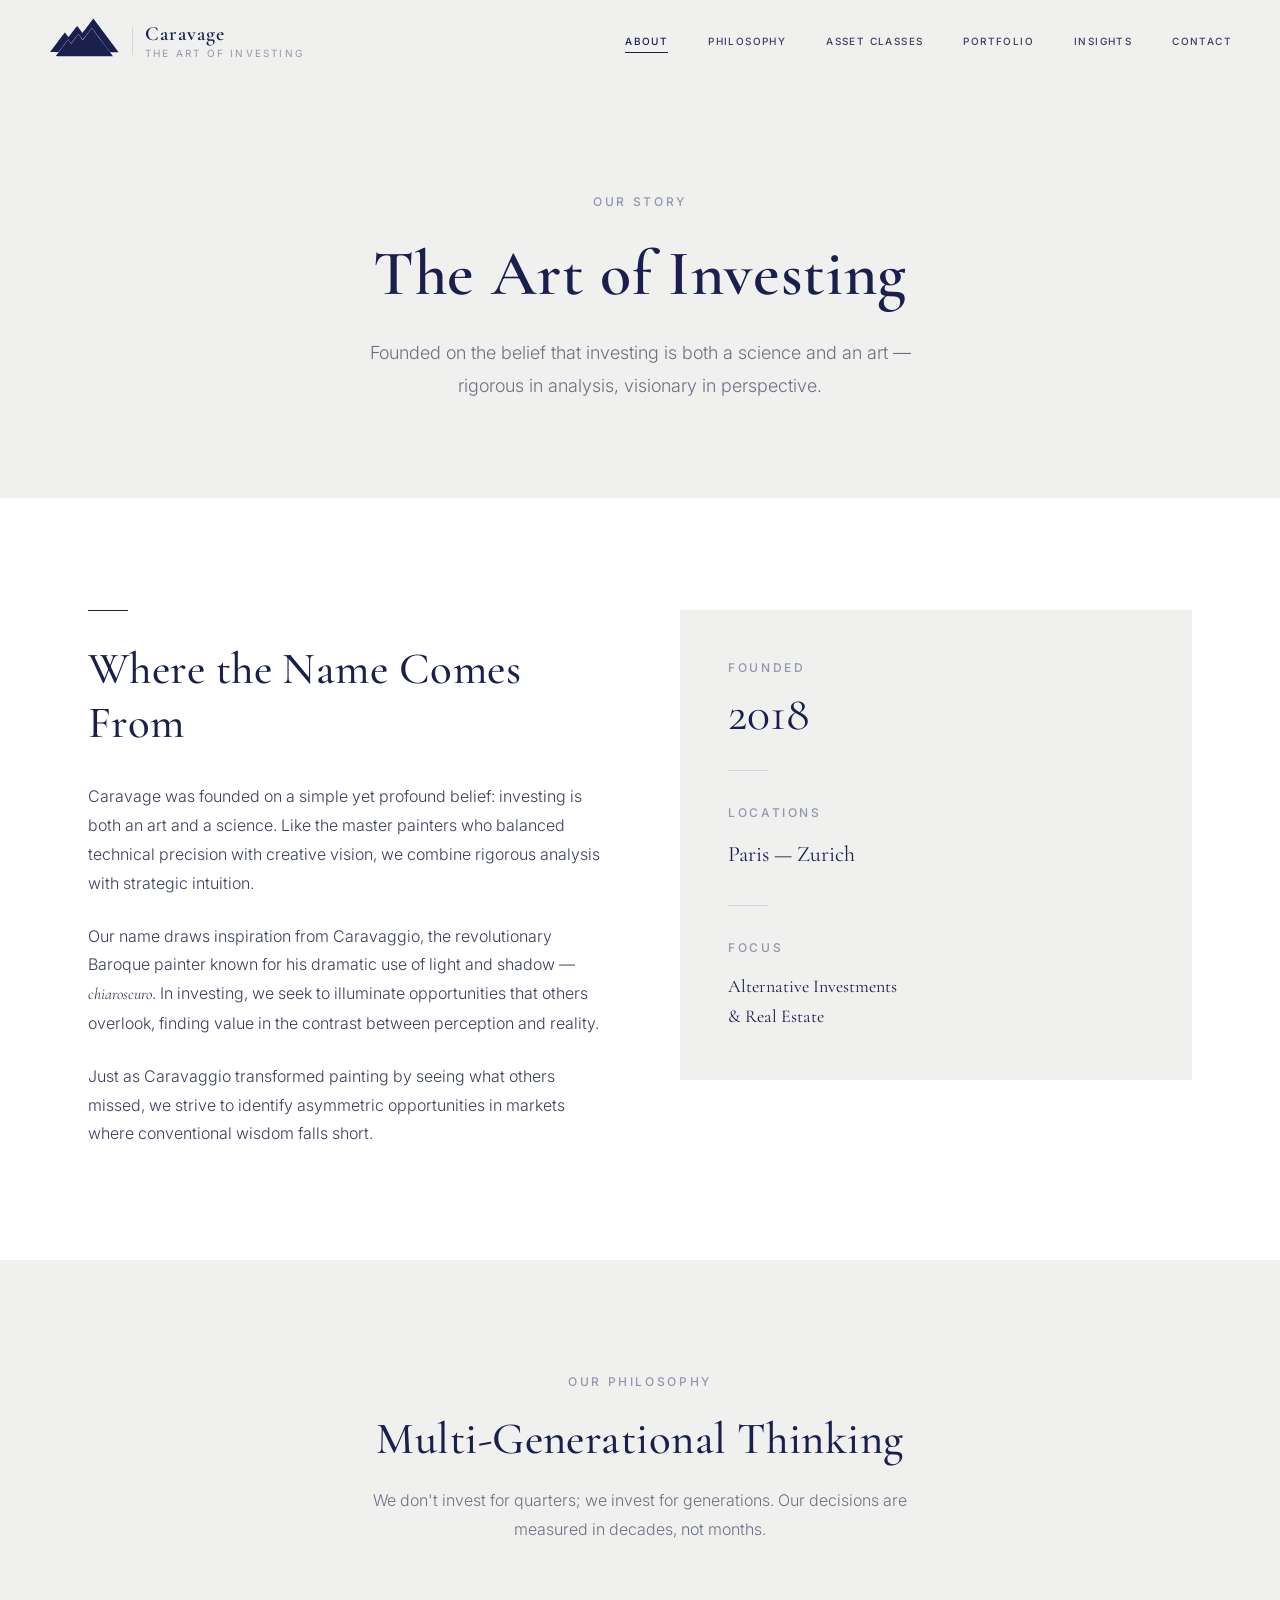
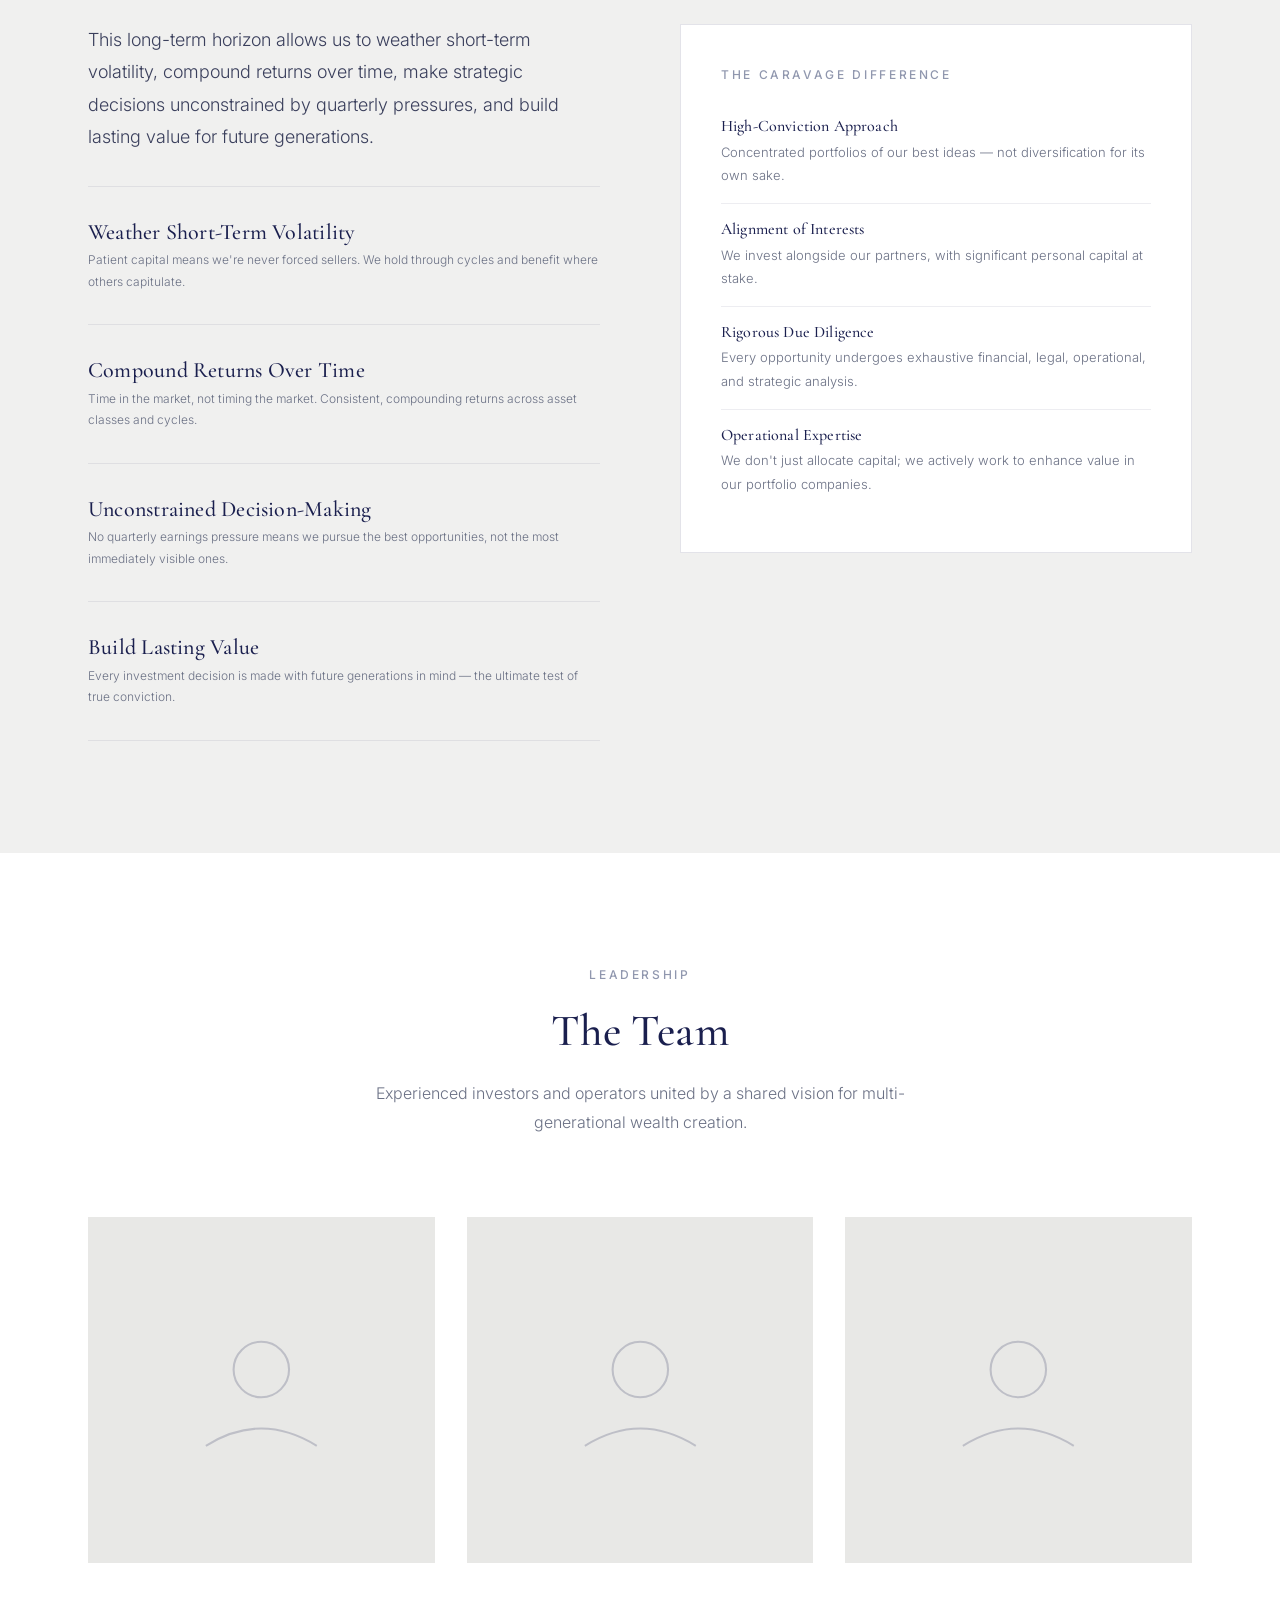
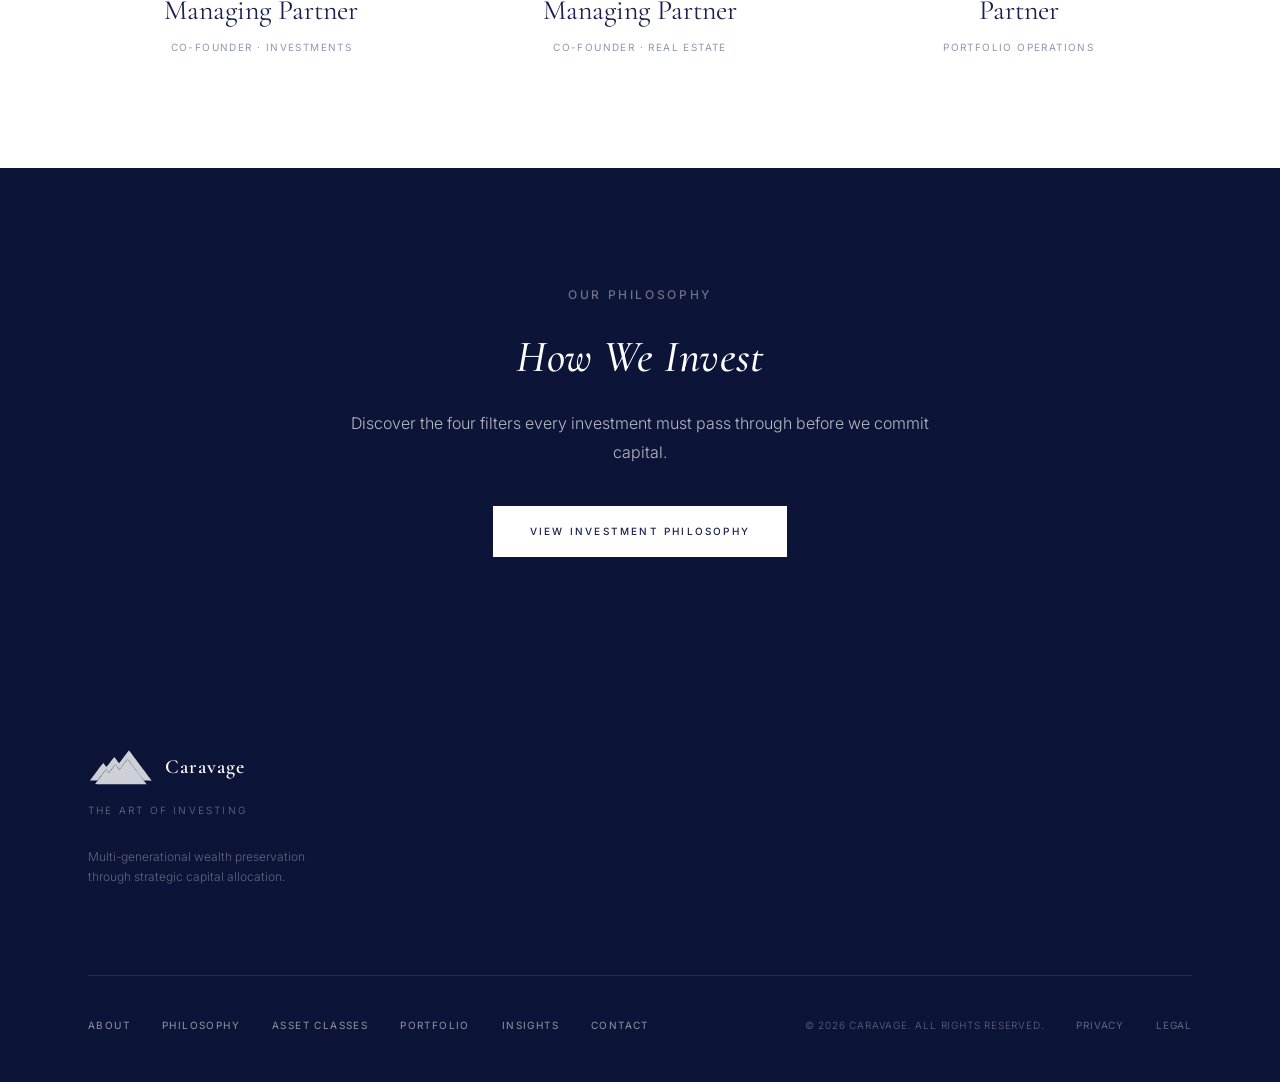
==== commit 2a6d107d: "Remove office locations from footer" ====
--- a/about.html
+++ b/about.html
@@ -257,18 +257,7 @@
                         style="font-size: 0.75rem; color: rgba(255,255,255,0.35); font-weight: 300; max-width: 260px; margin-top: 0.75rem; line-height: 1.7;">
                         Multi-generational wealth preservation through strategic capital allocation.</p>
                 </div>
-                <div class="footer-offices">
-                    <div class="footer-office">
-                        <div class="footer-location-city">Paris</div>
-                        <div class="footer-location-detail">8 Rue de la Paix<br>75002 Paris,
-                            France<br><br>paris@caravage.ch</div>
-                    </div>
-                    <div class="footer-office">
-                        <div class="footer-location-city">Zurich</div>
-                        <div class="footer-location-detail">Bahnhofstrasse 12<br>8001 Zurich,
-                            Switzerland<br><br>zurich@caravage.ch</div>
-                    </div>
-                </div>
+
             </div>
             <div class="footer-divider"></div>
             <div class="footer-bottom-row">
--- a/index.css
+++ b/index.css
@@ -641,6 +641,15 @@
     letter-spacing: 0.04em;
 }
 
+.logo-item-img {
+    max-height: 4.5rem;
+    max-width: 65%;
+    width: auto;
+    object-fit: contain;
+    margin-top: auto;
+    margin-bottom: auto;
+}
+
 .logo-item-sector {
     font-family: var(--font-sans);
     font-size: var(--size-xs);
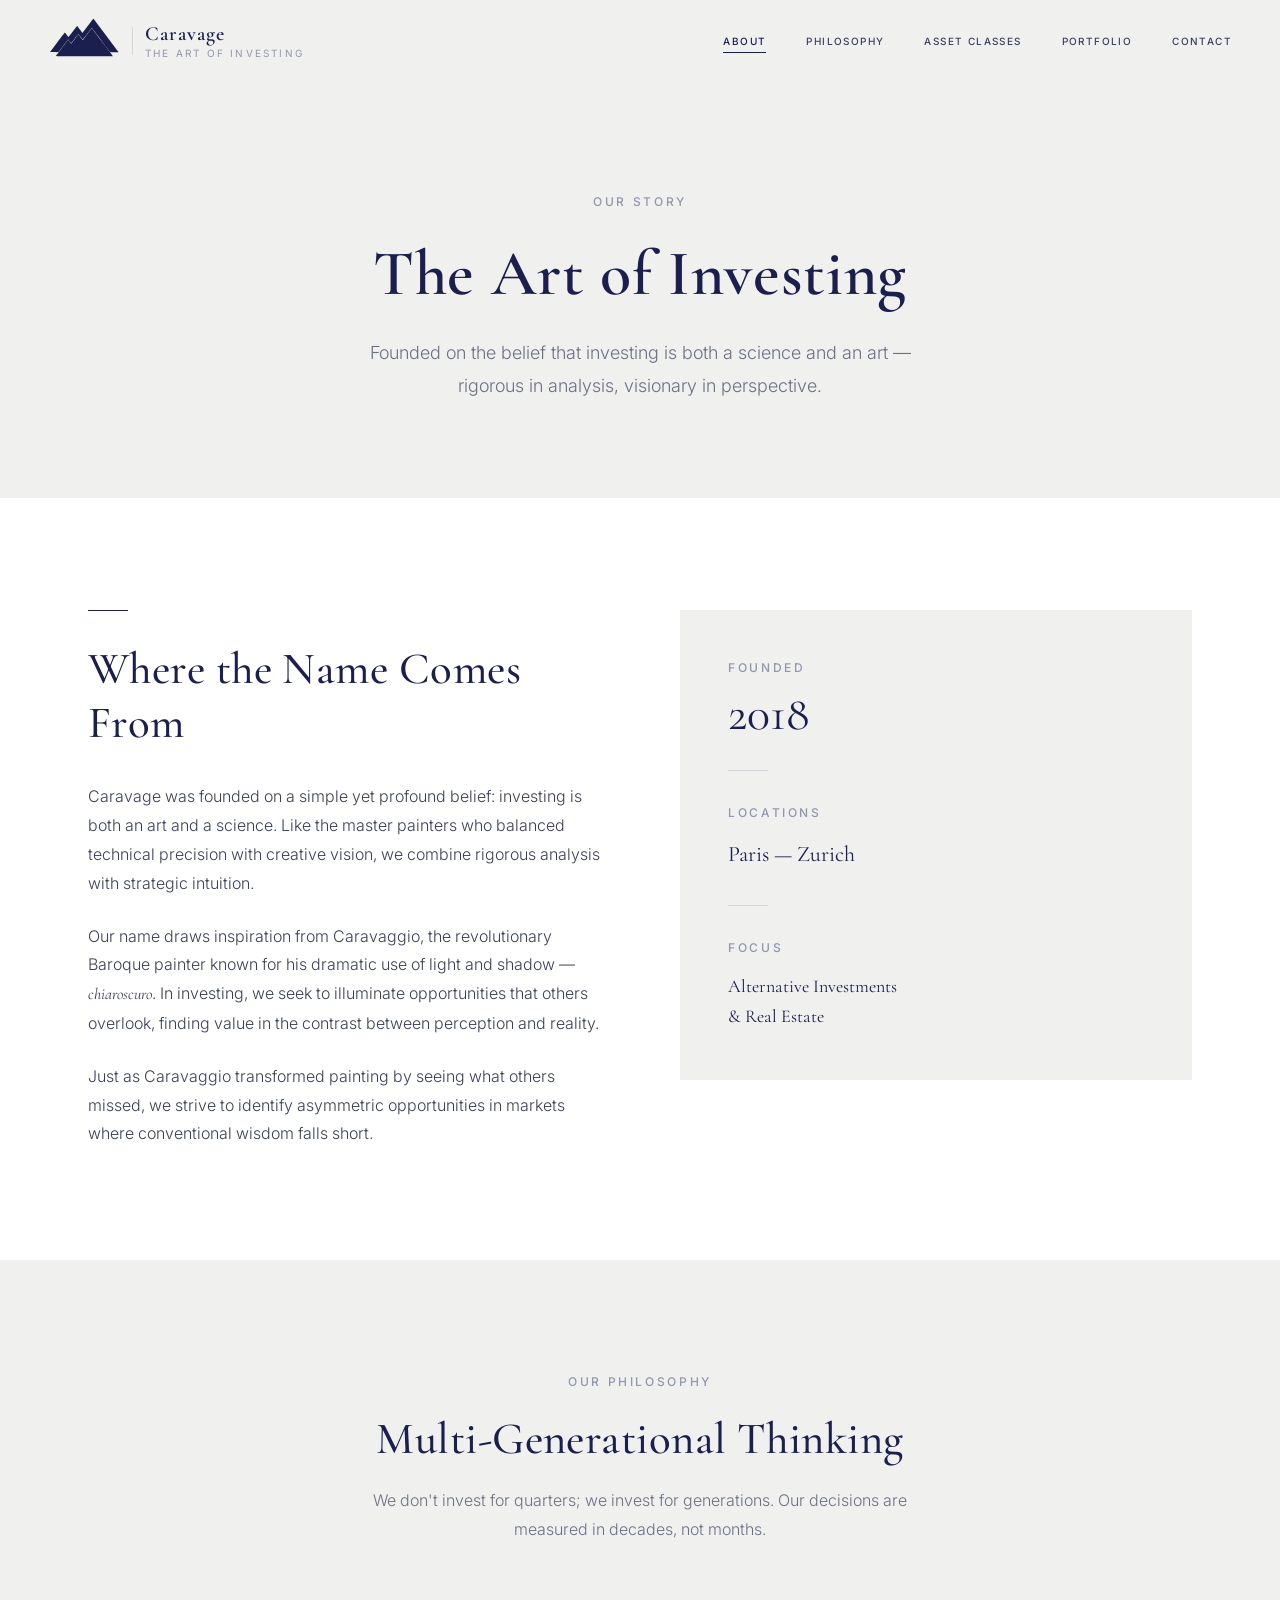
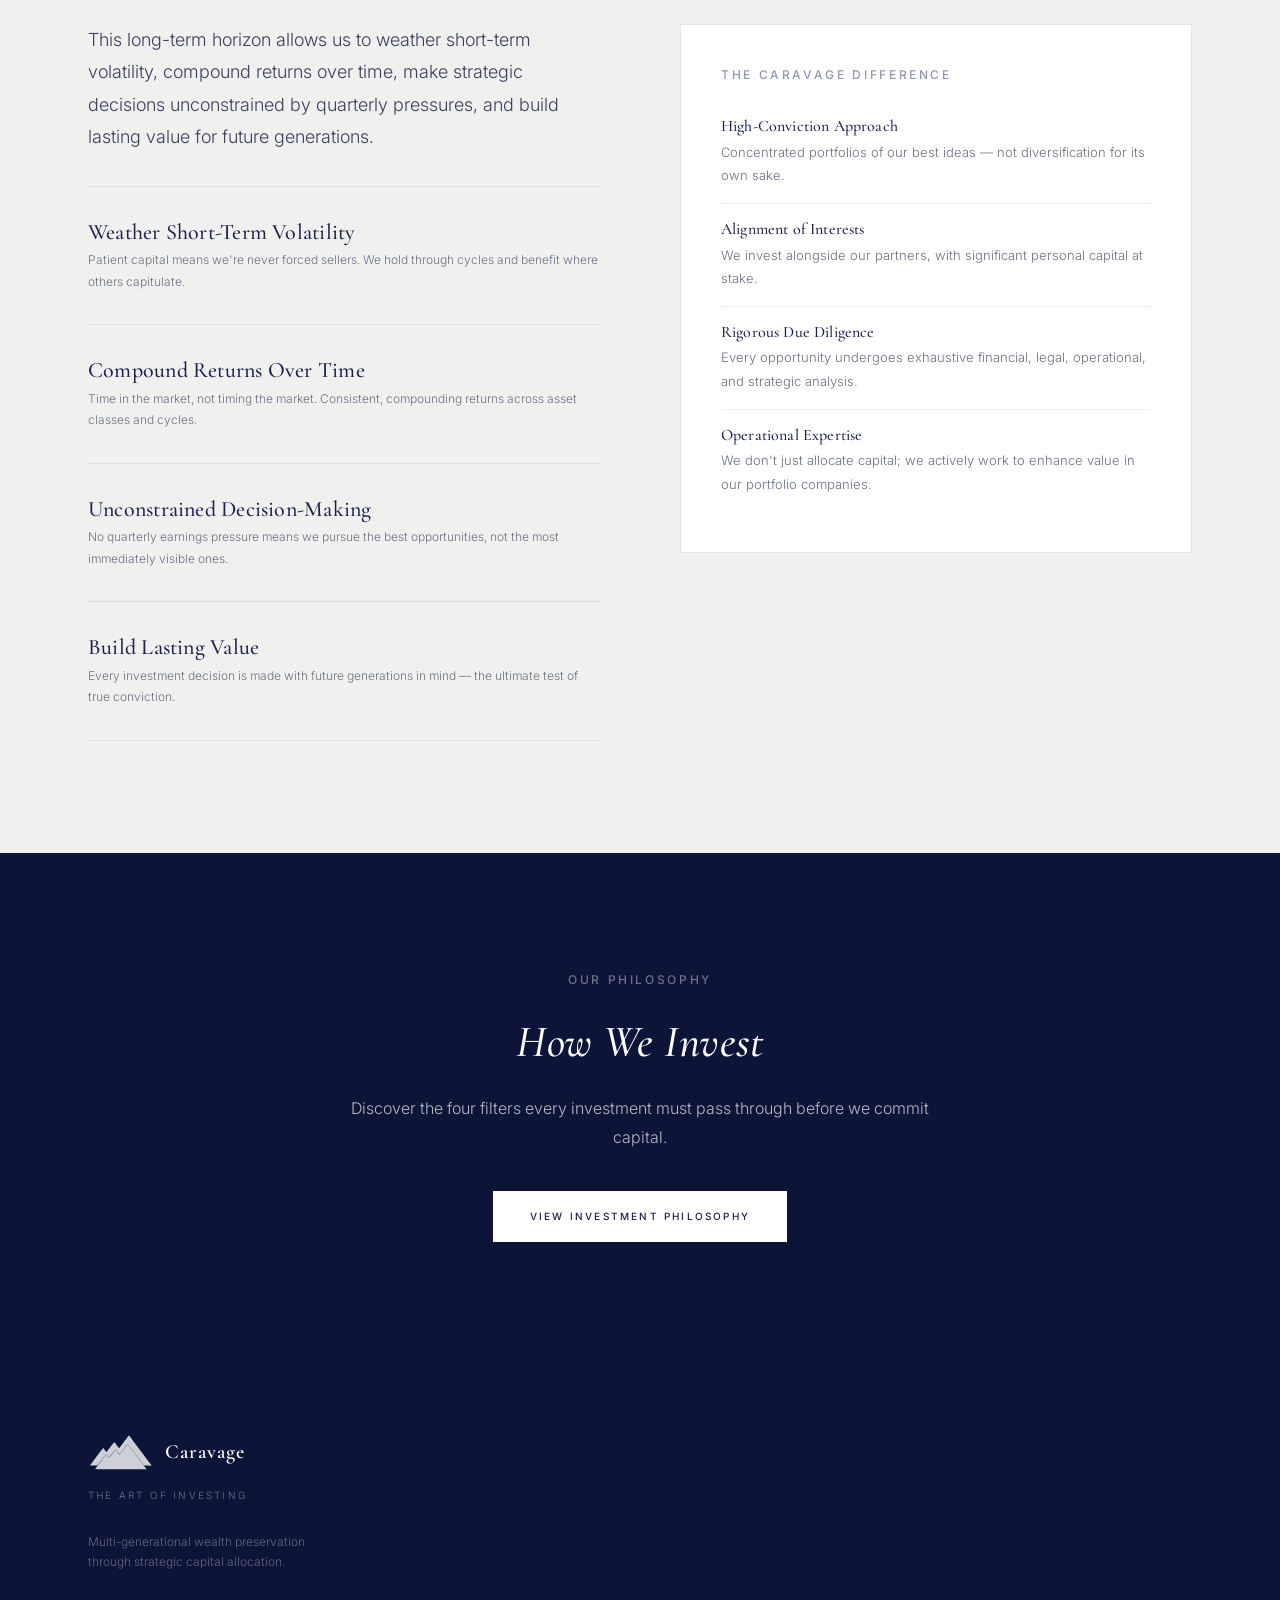
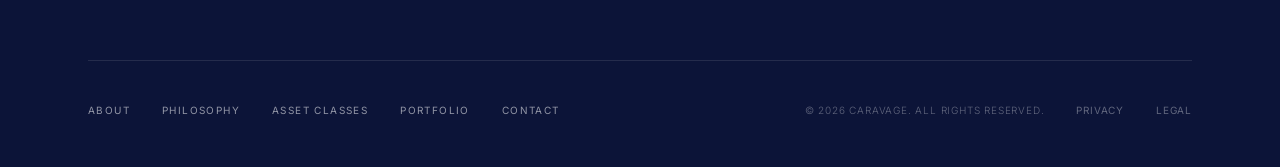
==== commit 176bd897: "Remove insights page and leadership section" ====
--- a/about.html
+++ b/about.html
@@ -1,4 +1,4 @@
-﻿<!DOCTYPE html>
+<!DOCTYPE html>
 <html lang="en">
 
 <head>
@@ -27,7 +27,6 @@
             <a href="philosophy.html" class="nav-link" data-page="philosophy.html">Philosophy</a>
             <a href="assets.html" class="nav-link" data-page="assets.html">Asset Classes</a>
             <a href="portfolio.html" class="nav-link" data-page="portfolio.html">Portfolio</a>
-            <a href="insights.html" class="nav-link" data-page="insights.html">Insights</a>
             <a href="contact.html" class="nav-link" data-page="contact.html">Contact</a>
         </div>
         <button class="nav-hamburger" id="hamburger" aria-label="Open menu">
@@ -41,7 +40,6 @@
         <a href="philosophy.html" class="nav-link">Philosophy</a>
         <a href="assets.html" class="nav-link">Asset Classes</a>
         <a href="portfolio.html" class="nav-link">Portfolio</a>
-        <a href="insights.html" class="nav-link">Insights</a>
         <a href="contact.html" class="nav-link">Contact</a>
     </div>
 
@@ -185,51 +183,6 @@
         </div>
     </section>
 
-    <!-- ===== TEAM ===== -->
-    <section class="section" style="background-color: var(--color-white);">
-        <div class="container">
-            <div class="section-header reveal">
-                <span class="label">Leadership</span>
-                <h2>The Team</h2>
-                <p>Experienced investors and operators united by a shared vision for multi-generational wealth creation.
-                </p>
-            </div>
-
-            <div class="team-grid">
-                <div class="team-card reveal">
-                    <div class="team-avatar">
-                        <svg viewBox="0 0 100 100" fill="none" xmlns="http://www.w3.org/2000/svg">
-                            <circle cx="50" cy="35" r="20" stroke="#1a1f4e" stroke-width="1.5" />
-                            <path d="M10 90 Q50 65 90 90" stroke="#1a1f4e" stroke-width="1.5" fill="none" />
-                        </svg>
-                    </div>
-                    <div class="team-name">Managing Partner</div>
-                    <div class="team-role">Co-Founder · Investments</div>
-                </div>
-                <div class="team-card reveal reveal-delay-1">
-                    <div class="team-avatar">
-                        <svg viewBox="0 0 100 100" fill="none" xmlns="http://www.w3.org/2000/svg">
-                            <circle cx="50" cy="35" r="20" stroke="#1a1f4e" stroke-width="1.5" />
-                            <path d="M10 90 Q50 65 90 90" stroke="#1a1f4e" stroke-width="1.5" fill="none" />
-                        </svg>
-                    </div>
-                    <div class="team-name">Managing Partner</div>
-                    <div class="team-role">Co-Founder · Real Estate</div>
-                </div>
-                <div class="team-card reveal reveal-delay-2">
-                    <div class="team-avatar">
-                        <svg viewBox="0 0 100 100" fill="none" xmlns="http://www.w3.org/2000/svg">
-                            <circle cx="50" cy="35" r="20" stroke="#1a1f4e" stroke-width="1.5" />
-                            <path d="M10 90 Q50 65 90 90" stroke="#1a1f4e" stroke-width="1.5" fill="none" />
-                        </svg>
-                    </div>
-                    <div class="team-name">Partner</div>
-                    <div class="team-role">Portfolio Operations</div>
-                </div>
-            </div>
-        </div>
-    </section>
-
     <!-- ===== CTA ===== -->
     <section class="section section--dark">
         <div class="container--text text-center">
@@ -266,7 +219,6 @@
                     <a href="philosophy.html" class="footer-nav-link">Philosophy</a>
                     <a href="assets.html" class="footer-nav-link">Asset Classes</a>
                     <a href="portfolio.html" class="footer-nav-link">Portfolio</a>
-                    <a href="insights.html" class="footer-nav-link">Insights</a>
                     <a href="contact.html" class="footer-nav-link">Contact</a>
                 </nav>
                 <div class="footer-bottom-right">
